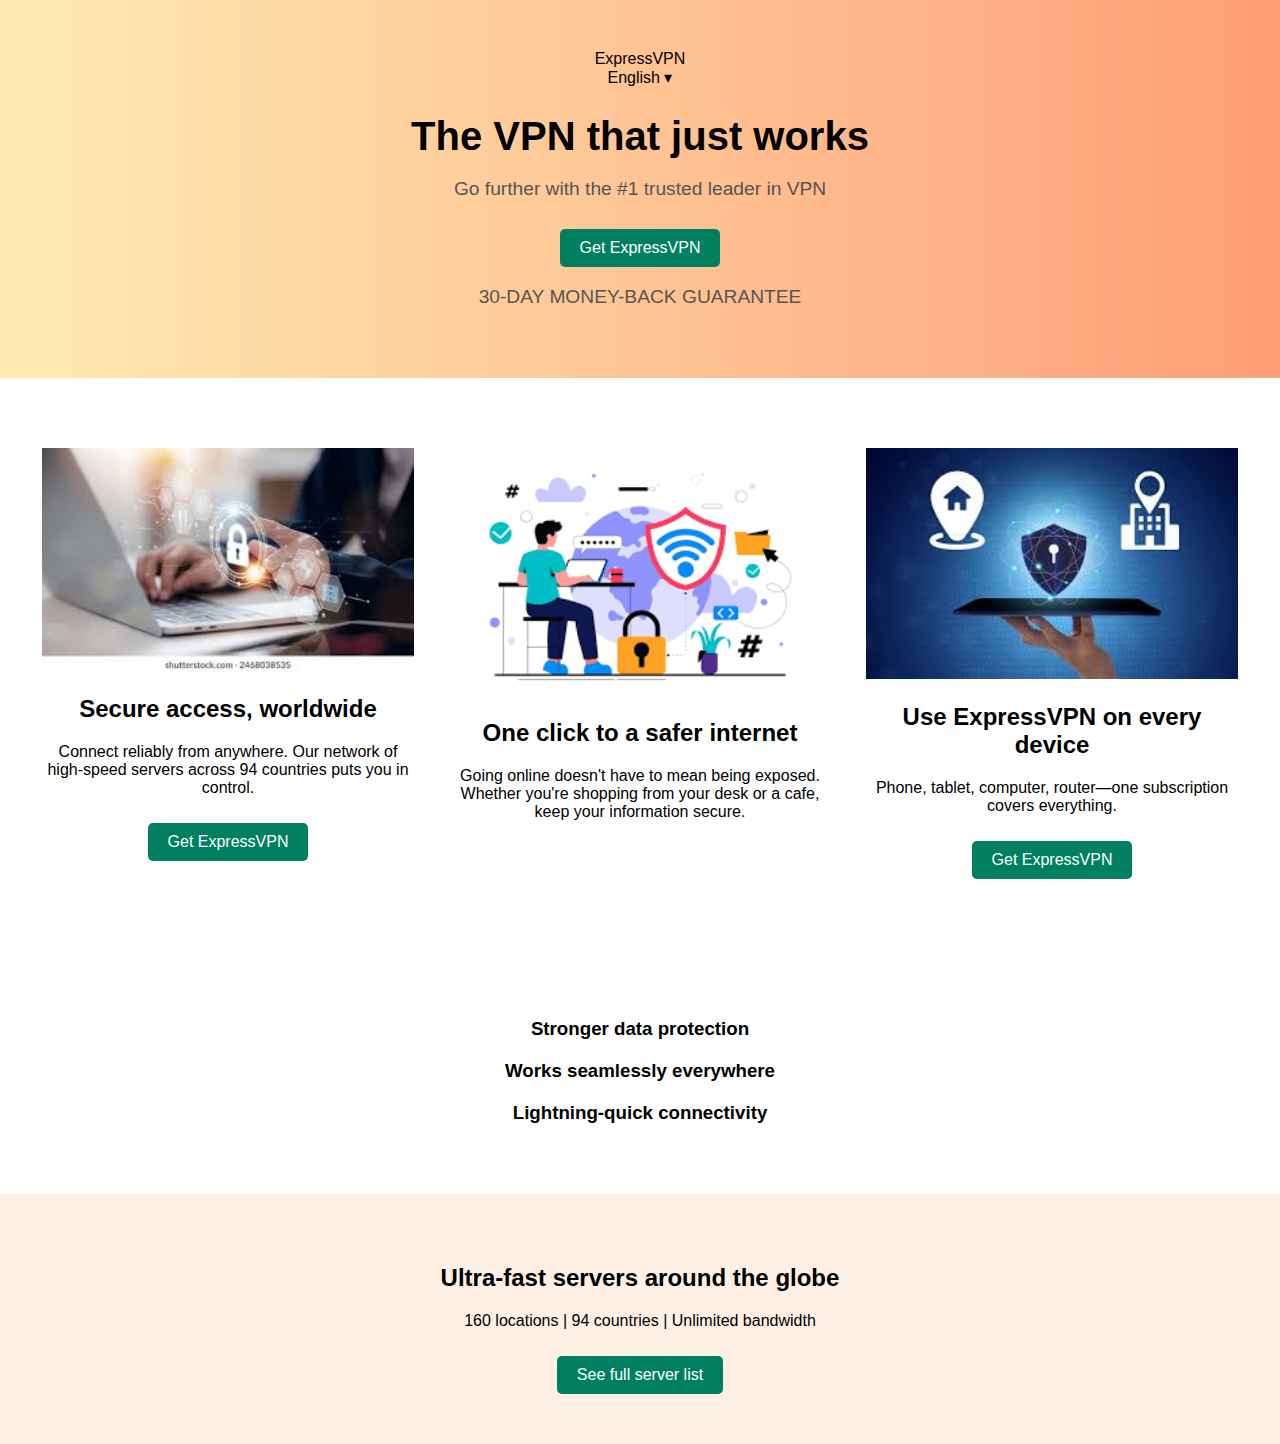
==== level-1_Task-1/index.html @ 934551ba "initial commit" ====
<!DOCTYPE html>
<html lang="en">
<head>
    <meta charset="UTF-8">
    <meta name="viewport" content="width=device-width, initial-scale=1.0">
    <title>VPN Landing Page</title>
    <link rel="stylesheet" href="style.css">
</head>
<body>
    <header class="hero">
        <nav>
            <div class="logo">ExpressVPN</div>
            <div class="language">English &#9662;</div>
        </nav>
        <h1>The VPN that just works</h1>
        <p>Go further with the #1 trusted leader in VPN</p>
        <a href="#" class="cta-button">Get ExpressVPN</a>
        <p class="guarantee">30-DAY MONEY-BACK GUARANTEE</p>
    </header>

    <section class="features">
        <div class="feature">
            <img src="download.jpeg" alt="Secure Access">
            <h2>Secure access, worldwide</h2>
            <p>Connect reliably from anywhere. Our network of high-speed servers across 94 countries puts you in control.</p>
            <a href="#" class="cta-button">Get ExpressVPN</a>
        </div>

        <div class="feature">
            <img src="download.png" alt="Safer Internet">
            <h2>One click to a safer internet</h2>
            <p>Going online doesn't have to mean being exposed. Whether you're shopping from your desk or a cafe, keep your information secure.</p>
        </div>

        <div class="feature">
            <img src="d2.jpeg" alt="Devices">
            <h2>Use ExpressVPN on every device</h2>
            <p>Phone, tablet, computer, router—one subscription covers everything.</p>
            <a href="#" class="cta-button">Get ExpressVPN</a>
        </div>
    </section>

    <section class="advantages">
        <div class="advantage"> <h3>Stronger data protection</h3> </div>
        <div class="advantage"> <h3>Works seamlessly everywhere</h3> </div>
        <div class="advantage"> <h3>Lightning-quick connectivity</h3> </div>
    </section>

    <section class="servers">
        <h2>Ultra-fast servers around the globe</h2>
        <p>160 locations | 94 countries | Unlimited bandwidth</p>
        <a href="#" class="cta-button">See full server list</a>
    </section>
</body>
</html>
---- level-1_Task-1/style.css ----
body {
    font-family: Arial, sans-serif;
    margin: 0;
    padding: 0;
    text-align: center;
}
.hero {
    background: linear-gradient(to right, #FFEBB2, #FF9D76);
    padding: 50px 20px;
}
.hero h1 {
    font-size: 2.5em;
}
.cta-button {
    background: #008060;
    color: white;
    padding: 10px 20px;
    text-decoration: none;
    border-radius: 5px;
    display: inline-block;
    margin-top: 10px;
}
.features, .advantages, .servers {
    padding: 50px 20px;
}
.feature, .advantage {
    margin-bottom: 20px;
}

header {
    background: #ffe8d6;
    padding: 40px 20px;
    text-align: center;
}

header h1 {
    font-size: 2.5rem;
    margin-bottom: 10px;
}

header p {
    font-size: 1.2rem;
    color: #555;
}

.button {
    display: inline-block;
    background: #007f5f;
    color: white;
    padding: 12px 25px;
    border-radius: 5px;
    text-decoration: none;
    margin-top: 10px;
    font-weight: bold;
}

.button:hover {
    background: #005f47;
}

/* Features Section */
.features {
    display: flex;
    flex-wrap: wrap;
    justify-content: center;
    padding: 50px 20px;
    background: white;
}

.feature {
    width: 30%;
    min-width: 280px;
    margin: 20px;
    text-align: center;
}

.feature img {
    width: 100%;
    height: auto;
}

/* Ultra-fast Servers Section */
.servers {
    text-align: center;
    padding: 50px 20px;
    background: #fff0e6;
}

.servers .stats {
    display: flex;
    justify-content: center;
    gap: 50px;
    margin-top: 20px;
}

.stats div {
    font-size: 1.5rem;
    font-weight: bold;
}

/* Responsive */
@media (max-width: 768px) {
    .feature {
        width: 90%;
    }
    .stats {
        flex-direction: column;
    }
}
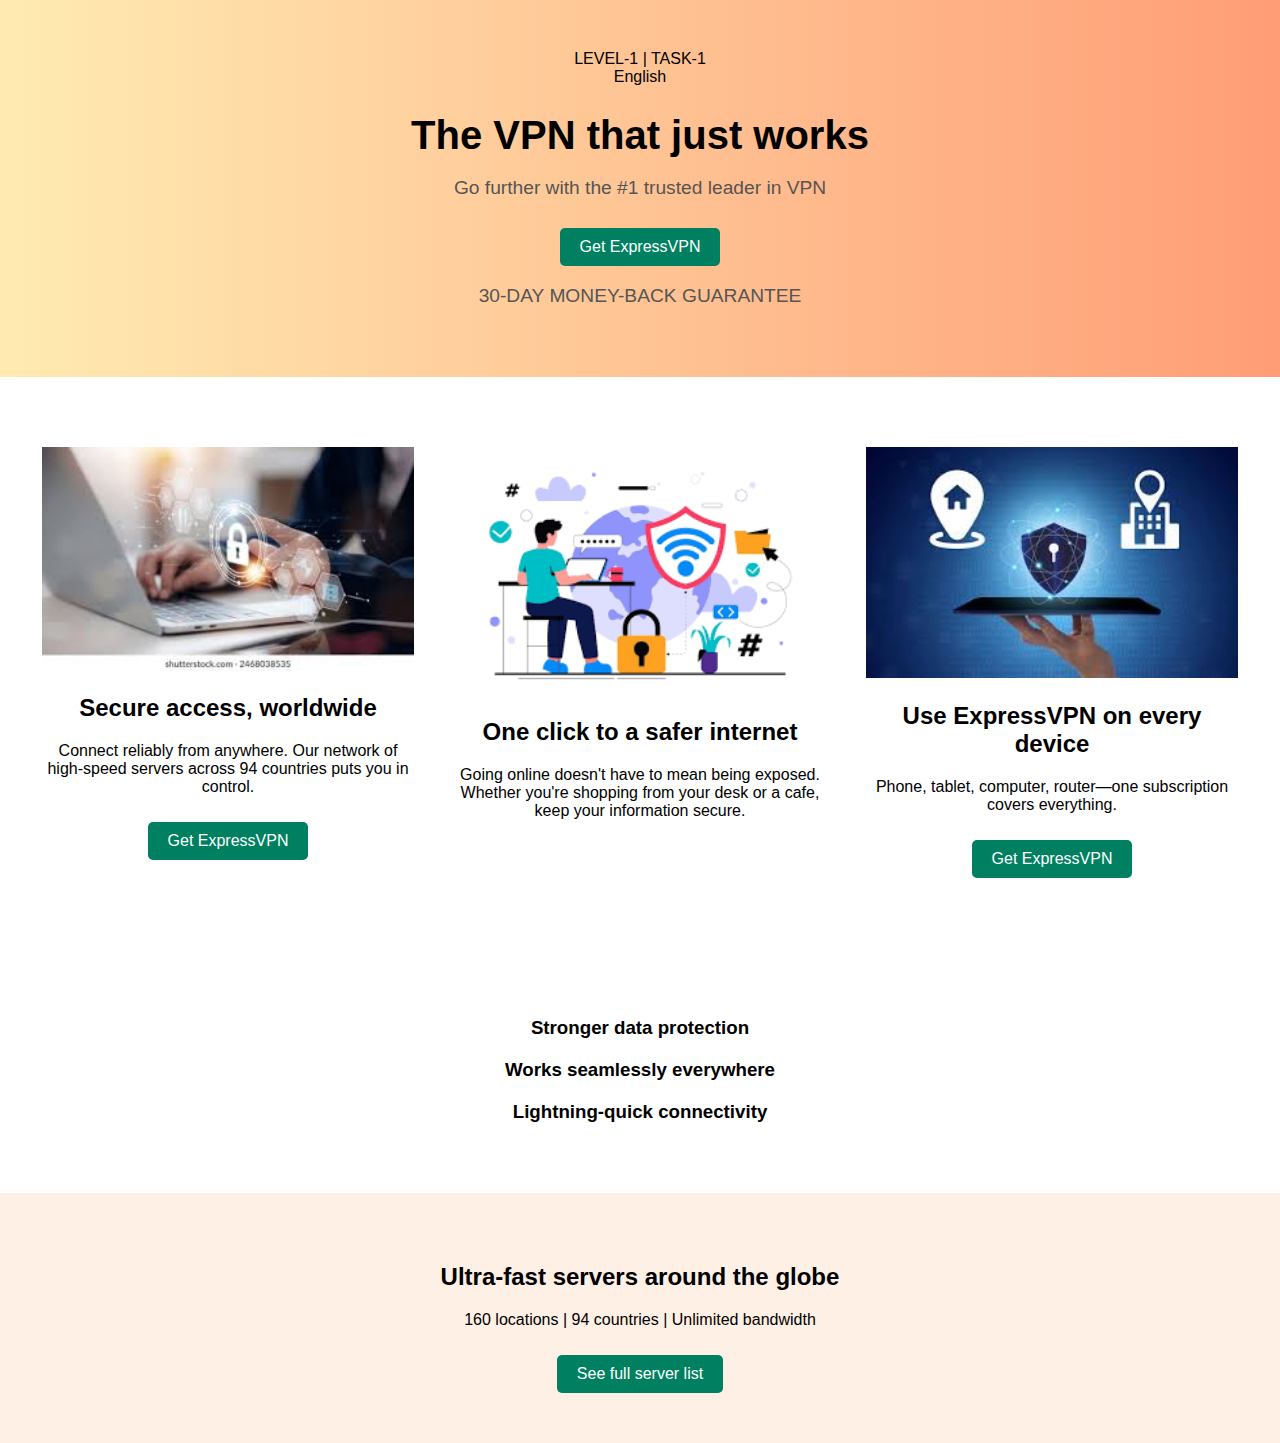
==== commit 2c1ee727: "final changes" ====
--- a/level-1_Task-1/index.html
+++ b/level-1_Task-1/index.html
@@ -9,8 +9,8 @@
 <body>
     <header class="hero">
         <nav>
-            <div class="logo">ExpressVPN</div>
-            <div class="language">English &#9662;</div>
+            <div class="logo">LEVEL-1 | TASK-1</div>
+            <div class="language">English </div>
         </nav>
         <h1>The VPN that just works</h1>
         <p>Go further with the #1 trusted leader in VPN</p>
